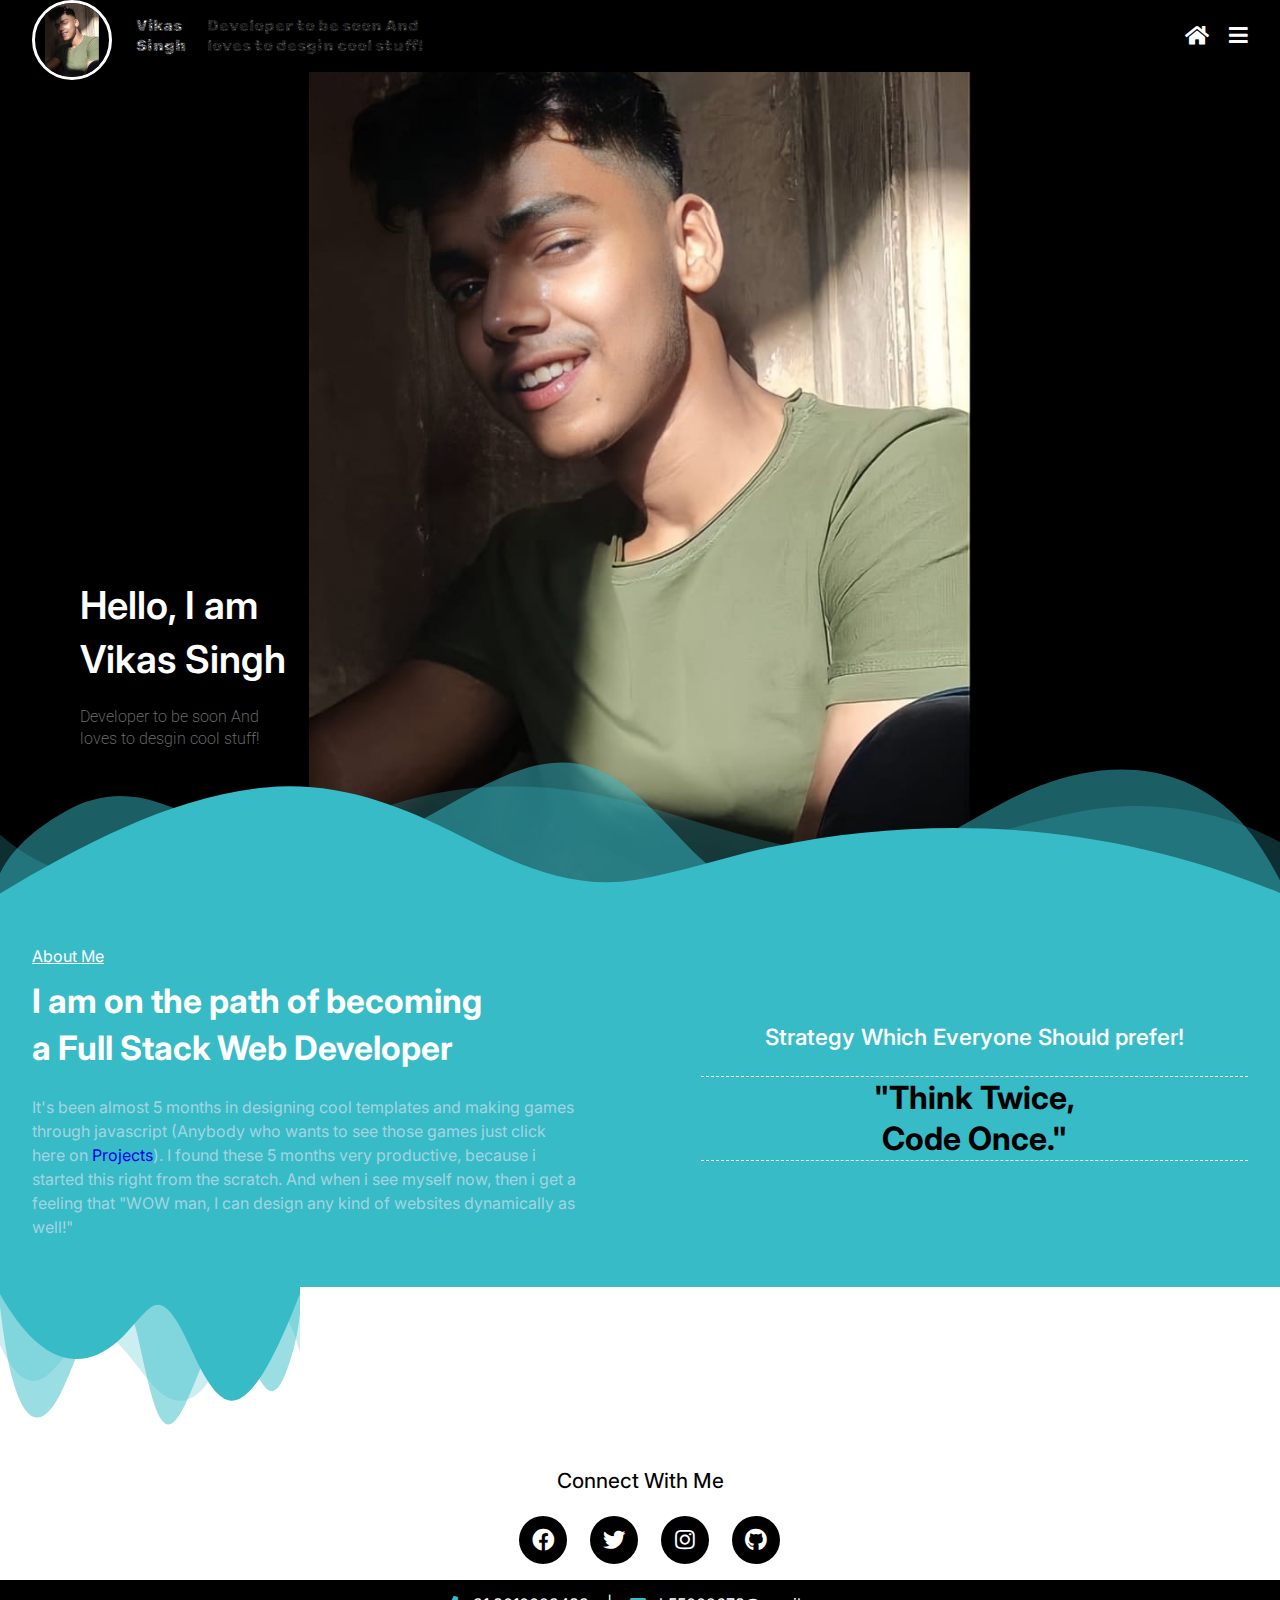
==== index.html @ 93083c59 "completed the portfolio website" ====
<!DOCTYPE html>
<html lang="en">

<head>
    <meta charset="UTF-8">
    <meta http-equiv="X-UA-Compatible" content="IE=edge">
    <meta name="viewport" content="width=device-width, initial-scale=1.0">
    <link rel="preconnect" href="https://fonts.googleapis.com">
    <link href="https://cdnjs.cloudflare.com/ajax/libs/font-awesome/5.13.0/css/all.min.css" rel="stylesheet">
    <link rel="preconnect" href="https://fonts.gstatic.com" crossorigin>
    <link rel="preconnect" href="https://fonts.googleapis.com">
    <link rel="preconnect" href="https://fonts.gstatic.com" crossorigin>
    <link href="https://fonts.googleapis.com/css2?family=Archivo:ital,wght@0,100;0,200;0,300;0,400;0,500;0,600;0,700;0,800;0,900;1,100;1,200;1,300;1,400;1,500;1,600;1,700;1,800;1,900&family=Inter:wght@300;400;500;600;800;900&family=Roboto:ital,wght@0,300;0,400;0,500;0,700;1,300;1,400;1,500&family=Rubik+Microbe&display=swap"
        rel="stylesheet">
    <link rel="stylesheet" href="./Assets/Stylesheet/style.css">
    <title>Portfolio</title>
</head>

<body>
    <header>
        <div class="cnt-of-header flex justify-between align-center">
            <div class="my-pic-parent flex justify-between align-center">
                <figure>
                    <img src="./Assets/my-pic.jpeg" class="my-pic" alt="my-pic">
                </figure>
                <h2>Vikas <br> Singh</h2>
                <p>Developer to be soon And <br> loves to desgin cool stuff!</p>
            </div>
            <nav>
                <a href="./index.html"><i class="fas fa-home"></i></a>
                <label class="bars" for="bars"><i class="fas fa-bars"></i></label>
                <input id="bars" type="checkbox" class="checkbox">
                <ul class="ul">
                    <li><a href="index.html">Home</a></li>
                    <li><a href="projects.html">Projects</a></li>
                    <li><a href="#about">About</a></li>
                    <li><a href="#contact">Contact</a></li>
                </ul>
            </nav>
        </div>

    </header>
    <main>
        <section class="hero flex flex-column justify-end">
            <div class="container">
                <h1>Hello, I am <br> <span> Vikas Singh</span></h1>
                <p>Developer to be soon And <br> loves to desgin cool stuff!</p>
            </div>
            <img src="./Assets/wavesOpacity.svg" alt="border-waves" class="waves">
        </section>
        <section class="blue-bg" id="about">
            <article class="container flex justify-between align-center sm-flex-column">
                <div class="flex-45 sm-flex-100">
                    <p class="about">About Me</p>
                    <h3>I am on the path of becoming <br> a Full Stack Web Developer</h3>
                    <p>
                        It's been almost 5 months in designing cool templates and making games through javascript (Anybody who wants to see those games just click here on <span><a href="projects.html">Projects</a></span>). I found these 5 months very
                        productive, because i started this right from the scratch. And when i see myself now, then i get a feeling that "WOW man, I can design any kind of websites dynamically as well!"
                    </p>
                </div>
                <div class="flex-45 sm-flex-100">
                    <h4 class="text-center"> Strategy Which Everyone Should prefer!</h4>
                    <h5 class="text-center code-strategy">"Think Twice, <br> Code Once."</h5>
                </div>
            </article>
        </section>
        <img src="./Assets/wavesOpacity.svg" alt="border-waves" class="border-waves">
    </main>
    <footer id="contact">
        <p class="text-center">Connect With Me</p>
        <div class="text-center container social-links">
            <a href="https://www.facebook.com/profile.php?id=100008839779896"><i class="fab fa-facebook"></i></a>
            <a href="https://twitter.com/VikasKu22498085"><i class="fab fa-twitter"></i></a>
            <a href="https://www.instagram.com/utkarsh__sinn/"><i class="fab fa-instagram"></i></a>
            <a href="https://github.com/Vikas2489"><i class="fab fa-github"></i></a>
        </div>
        <div class="mailAndPhone">
            <address><i class="fas fa-phone"></i> +91 8010029489</address> <span> | </span>
            <address><i class="fas fa-envelope"></i> vk55002678@gmail.com</address>
        </div>
    </footer>
</body>

</html>
---- Assets/Stylesheet/style.css ----
/* http://meyerweb.com/eric/tools/css/reset/ 
   v2.0 | 20110126
   License: none (public domain)
*/
html,
body,
div,
span,
applet,
object,
iframe,
h1,
h2,
h3,
h4,
h5,
h6,
p,
blockquote,
pre,
a,
abbr,
acronym,
address,
big,
cite,
code,
del,
dfn,
em,
img,
ins,
kbd,
q,
s,
samp,
small,
strike,
strong,
sub,
sup,
tt,
var,
b,
u,
i,
center,
dl,
dt,
dd,
ol,
ul,
li,
fieldset,
form,
label,
legend,
table,
caption,
tbody,
tfoot,
thead,
tr,
th,
td,
article,
aside,
canvas,
details,
embed,
figure,
figcaption,
footer,
header,
hgroup,
menu,
nav,
output,
ruby,
section,
summary,
time,
mark,
audio,
video {
  margin: 0;
  padding: 0;
  border: 0;
  font-size: 100%;
  font: inherit;
  vertical-align: baseline;
}

/* HTML5 display-role reset for older browsers */
article,
aside,
details,
figcaption,
figure,
footer,
header,
hgroup,
menu,
nav,
section {
  display: block;
}

body {
  line-height: 1;
}

ol,
ul {
  list-style: none;
}

blockquote,
q {
  quotes: none;
}

blockquote:before,
blockquote:after,
q:before,
q:after {
  content: "";
  content: none;
}

table {
  border-collapse: collapse;
  border-spacing: 0;
}

*,
*::after,
*::before {
  box-sizing: border-box;
}

html {
  scroll-behavior: smooth;
}

.container {
  width: 1300px;
  margin: 0 auto;
  padding: 0 32px;
  max-width: 100%;
}

a {
  text-decoration: none;
}

.flex {
  display: flex;
}

.justify-between {
  justify-content: space-between;
}

.justify-center {
  justify-content: center;
}

.justify-end {
  justify-content: flex-end;
}

.align-center {
  align-items: center;
}

.flex-column {
  flex-direction: column;
}

.flex-45 {
  flex-basis: 45%;
}

.text-center {
  text-align: center;
}

body {
  padding: 0;
  margin: 0;
}

.hero-projects {
  padding: 4rem 0;
}
.hero-projects h2 {
  background-color: rgb(54, 187, 199);
  font-size: 1.8rem;
  color: white;
  font-weight: bold;
  padding: 3rem 0;
  font-family: "Archivo", sans-serif;
}
.hero-projects a {
  margin: 1.3rem 0;
  color: white;
  background-color: rgb(54, 187, 199);
  border-radius: 18px;
  display: inline-block;
  padding: 1rem;
  transition: all 0.5s ease-in;
}
.hero-projects a:hover {
  background-color: rgb(4, 5, 5);
  color: white;
  text-decoration: underline;
}

header {
  background-color: black;
  color: white;
  position: fixed;
  width: 100%;
  z-index: 999;
}

body {
  font-family: Inter;
}

.cnt-of-header {
  width: 1300px;
  max-width: 100%;
  padding: 0 32px;
  margin: 0 auto;
}
.cnt-of-header .my-pic {
  height: 5rem;
  width: 5rem;
  margin-bottom: -0.7rem;
  -o-object-fit: contain;
     object-fit: contain;
  border-radius: 50%;
  border: 3px solid white;
}
.cnt-of-header .my-pic-parent {
  font-family: "Rubik Microbe", cursive;
}
.cnt-of-header .my-pic-parent p {
  margin-left: 1.3rem;
  line-height: 1.23;
  color: #6E6F6F;
}
.cnt-of-header .my-pic-parent h2 {
  margin-left: 1.5rem;
  line-height: 1.23;
}
.cnt-of-header .checkbox,
.cnt-of-header .ul {
  display: none;
}
.cnt-of-header .bars {
  font-size: 1.33rem;
  margin-left: 1rem;
}
.cnt-of-header .fa-home {
  font-size: 1.33rem;
}
.cnt-of-header nav {
  position: relative;
}
.cnt-of-header .checkbox:checked ~ .ul {
  display: inline-block;
  position: absolute;
  top: 2.5rem;
  right: 0.1rem;
  width: 200%;
  padding: 1.4rem;
  background-color: rgb(0, 0, 0);
  border-bottom-left-radius: 20px;
  border-bottom-right-radius: 20px;
}
.cnt-of-header .checkbox:checked ~ .ul li {
  margin: 0.77rem;
}
.cnt-of-header .checkbox:checked ~ .ul li:hover {
  text-decoration: underline;
}
.cnt-of-header .checkbox:checked ~ .ul li a {
  text-align: center;
  margin: 0;
}
.cnt-of-header .checkbox:checked ~ .ul a {
  color: rgb(248, 248, 248);
}
.cnt-of-header i {
  color: white;
}

.hero {
  padding: 6rem 0 0 0;
  background: url(../my-pic.jpeg);
  background-position: center;
  background-size: contain;
  background-color: black;
  background-repeat: no-repeat;
  width: 100vw;
  height: 100vh;
}
.hero h1 {
  font-size: 2.4rem;
  font-weight: 600;
  line-height: 1.4;
  color: white;
  margin-bottom: 1.2rem;
  margin-left: 3rem;
}
.hero p {
  font-size: 0.98rem;
  font-weight: 250;
  font-family: -apple-system, BlinkMacSystemFont, "Segoe UI", Roboto, Oxygen, Ubuntu, Cantarell, "Open Sans", "Helvetica Neue", sans-serif;
  line-height: 1.4;
  color: #6E6F6F;
  margin-left: 3rem;
}

.waves {
  transform: rotate(-180deg);
}

.blue-bg {
  background-color: rgb(54, 187, 199);
  padding: 3rem 0;
  color: white;
}
.blue-bg .about {
  color: white;
  text-decoration: underline;
  display: inline-block;
}
.blue-bg .about:hover {
  color: black;
}
.blue-bg h3 {
  font-size: 2.1rem;
  font-weight: bold;
  margin: 0.8rem 0;
  margin-bottom: 1.5rem;
  line-height: 1.4;
}
.blue-bg p:last-of-type {
  color: rgba(207, 221, 235, 0.746);
  line-height: 1.5;
}
.blue-bg .code-strategy {
  font-size: 2rem;
  font-weight: bold;
  color: black;
  line-height: 1.3;
  border-top: 1px dashed white;
  border-bottom: 1px dashed white;
}
.blue-bg h4 {
  font-size: 1.4rem;
  font-weight: 550;
  margin-bottom: 1.7rem;
}

footer {
  padding: 2rem 0 0 0;
}
footer p:first-child {
  font-size: 1.3rem;
  font-weight: 450;
  margin-bottom: 1.5rem;
}

.social-links i {
  height: 3rem;
  width: 3rem;
  border-radius: 50%;
  color: white;
  background-color: black;
  line-height: 3rem;
  margin-left: 1.2rem;
  font-size: 1.4rem;
}
.social-links i:hover {
  background-color: rgb(54, 187, 199);
}

.mailAndPhone {
  background-color: black;
  padding: 1rem 0;
  text-align: center;
  color: white;
  margin: 1rem 0 0 0;
}
.mailAndPhone address {
  display: inline-block;
}
.mailAndPhone address i {
  color: rgb(54, 187, 199);
}
.mailAndPhone address i:hover {
  color: white;
}
.mailAndPhone span {
  display: inline-block;
  margin: 0 0.89rem;
}

@media screen and (max-width: 1100px) {
  .sm-flex-100 {
    flex-basis: 100%;
  }

  .sm-flex-column {
    flex-direction: column;
  }

  .blue-bg .sm-flex-100 {
    margin: 1.5rem 0;
  }
}/*# sourceMappingURL=style.css.map */
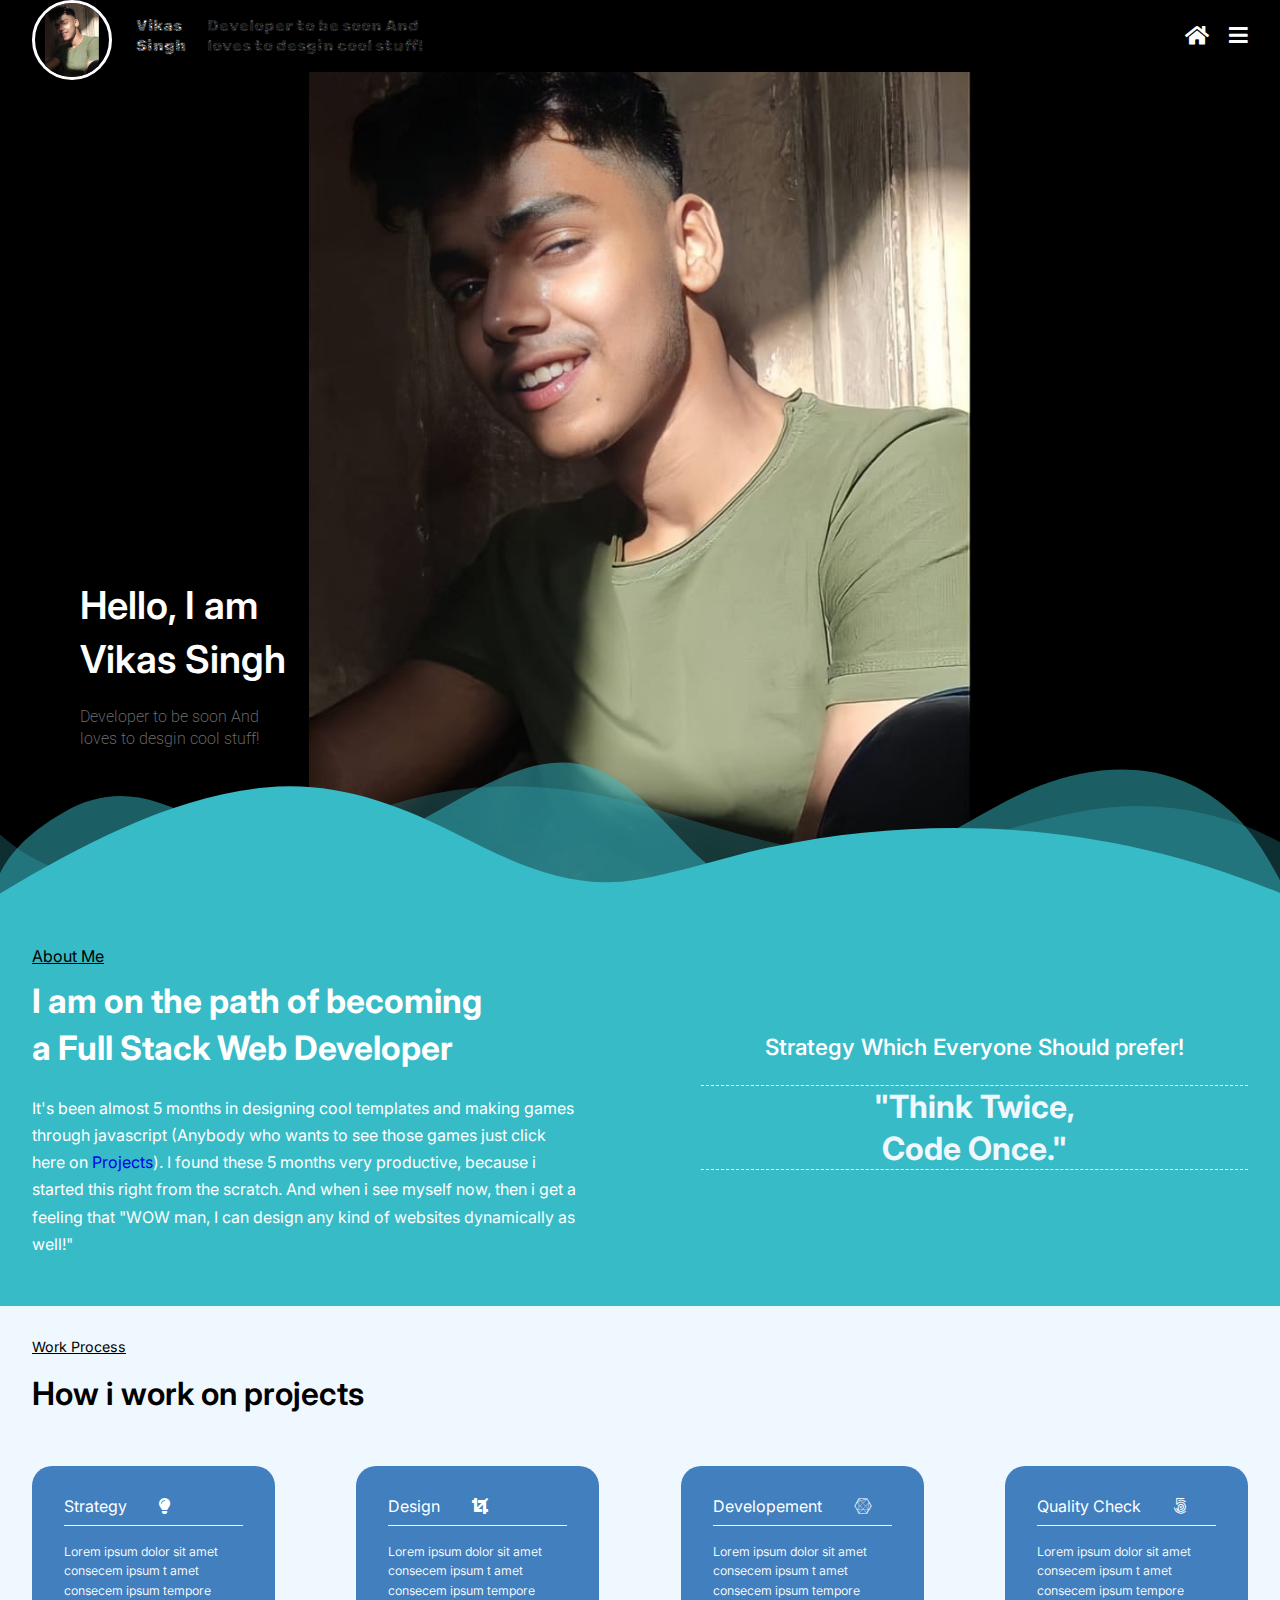
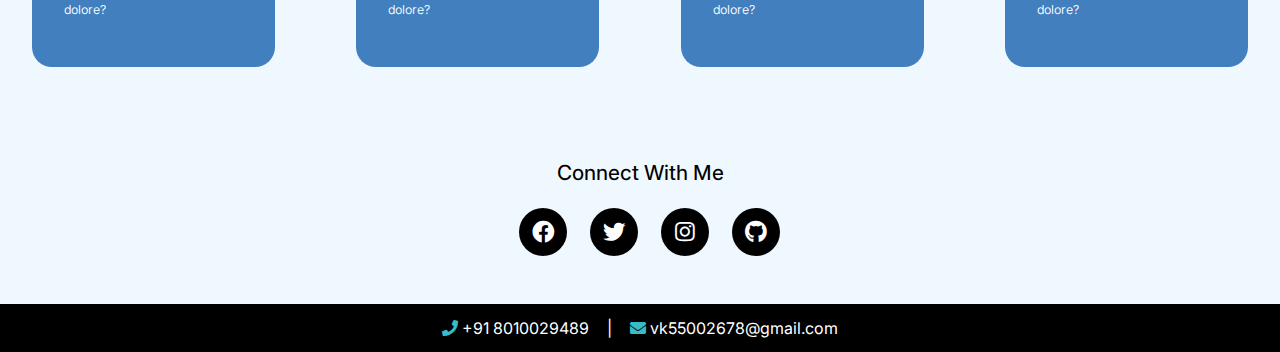
==== commit e9b2ebb5: "created a section of work process" ====
--- a/index.html
+++ b/index.html
@@ -64,7 +64,43 @@
                 </div>
             </article>
         </section>
-        <img src="./Assets/wavesOpacity.svg" alt="border-waves" class="border-waves">
+        <section class="work-process">
+            <div class="container">
+                <p>Work Process</p>
+                <h3>How i work on projects</h3>
+                <div class="flex justify-between">
+                    <article class="strategy flex-20">
+                        <div class="flex bulb-1">
+                            <h4>Strategy</h4>
+                            <i class="fas fa-lightbulb"></i>
+                        </div>
+                        <p>Lorem ipsum dolor sit amet consecem ipsum t amet consecem ipsum tempore dolore?</p>
+                    </article>
+                    <article class="strategy flex-20">
+                        <div class="flex bulb-1">
+                            <h4>Design</h4>
+                            <i class="fas fa-crop"></i>
+                        </div>
+                        <p>Lorem ipsum dolor sit amet consecem ipsum t amet consecem ipsum tempore dolore?</p>
+                    </article>
+                    <article class="strategy flex-20">
+                        <div class="flex bulb-1">
+                            <h4>Developement</h4>
+                            <i class="fab fa-connectdevelop"></i>
+                        </div>
+                        <p>Lorem ipsum dolor sit amet consecem ipsum t amet consecem ipsum tempore dolore?</p>
+                    </article>
+                    <article class="strategy flex-20">
+                        <div class="flex bulb-1">
+                            <h4>Quality Check</h4>
+                            <i class="fab fa-500px"></i>
+                        </div>
+                        <p>Lorem ipsum dolor sit amet consecem ipsum t amet consecem ipsum tempore dolore?</p>
+                    </article>
+                </div>
+
+            </div>
+        </section>
     </main>
     <footer id="contact">
         <p class="text-center">Connect With Me</p>
--- a/Assets/Stylesheet/style.css
+++ b/Assets/Stylesheet/style.css
@@ -186,6 +186,10 @@
   text-align: center;
 }
 
+.flex-20 {
+  flex-basis: 20%;
+}
+
 body {
   padding: 0;
   margin: 0;
@@ -193,6 +197,7 @@
 
 .hero-projects {
   padding: 4rem 0;
+  background-color: aliceblue;
 }
 .hero-projects h2 {
   background-color: rgb(54, 187, 199);
@@ -335,12 +340,12 @@
   color: white;
 }
 .blue-bg .about {
-  color: white;
+  color: black;
   text-decoration: underline;
   display: inline-block;
 }
 .blue-bg .about:hover {
-  color: black;
+  color: white;
 }
 .blue-bg h3 {
   font-size: 2.1rem;
@@ -350,13 +355,13 @@
   line-height: 1.4;
 }
 .blue-bg p:last-of-type {
-  color: rgba(207, 221, 235, 0.746);
-  line-height: 1.5;
+  color: white;
+  line-height: 1.7;
 }
 .blue-bg .code-strategy {
   font-size: 2rem;
   font-weight: bold;
-  color: black;
+  color: aliceblue;
   line-height: 1.3;
   border-top: 1px dashed white;
   border-bottom: 1px dashed white;
@@ -368,7 +373,8 @@
 }
 
 footer {
-  padding: 2rem 0 0 0;
+  padding: 4rem 0 0 0;
+  background-color: aliceblue;
 }
 footer p:first-child {
   font-size: 1.3rem;
@@ -376,6 +382,9 @@
   margin-bottom: 1.5rem;
 }
 
+.social-links {
+  padding-bottom: 2rem;
+}
 .social-links i {
   height: 3rem;
   width: 3rem;
@@ -383,6 +392,7 @@
   color: white;
   background-color: black;
   line-height: 3rem;
+  transition: all 20ms linear;
   margin-left: 1.2rem;
   font-size: 1.4rem;
 }
@@ -411,6 +421,42 @@
   margin: 0 0.89rem;
 }
 
+.work-process {
+  background-color: aliceblue;
+  padding: 2rem 0;
+}
+.work-process p:first-child {
+  text-decoration: underline;
+  display: inline-block;
+  font-size: 0.89rem;
+}
+.work-process h3 {
+  margin: 1.5rem 0;
+  font-size: 2rem;
+  font-weight: 620;
+}
+.work-process .strategy {
+  margin-top: 2rem;
+  background-color: rgba(21, 96, 175, 0.8);
+  border-radius: 20px;
+  padding: 2rem;
+  color: white;
+}
+.work-process .strategy i {
+  margin-left: 2rem;
+  display: block;
+}
+.work-process .strategy p {
+  margin: 0.99rem 0;
+  font-size: 0.77rem;
+  font-weight: 350;
+  line-height: 1.2rem;
+}
+.work-process .bulb-1 {
+  border-bottom: 1px solid aliceblue;
+  padding-bottom: 0.7rem;
+}
+
 @media screen and (max-width: 1100px) {
   .sm-flex-100 {
     flex-basis: 100%;
@@ -423,4 +469,46 @@
   .blue-bg .sm-flex-100 {
     margin: 1.5rem 0;
   }
+}
+@media screen and (max-width: 540px) {
+  html {
+    font-size: 10px;
+  }
+
+  .sm-flex-100 {
+    flex-basis: 100%;
+  }
+
+  .sm-flex-column {
+    flex-direction: column;
+  }
+
+  .hero {
+    padding-top: -6rem;
+  }
+
+  .blue-bg .sm-flex-100 {
+    margin: 1.5rem 0;
+  }
+}
+@media screen and (max-width: 280px) {
+  html {
+    font-size: 5px;
+  }
+
+  .sm-flex-100 {
+    flex-basis: 100%;
+  }
+
+  .sm-flex-column {
+    flex-direction: column;
+  }
+
+  .hero {
+    padding-top: -6rem;
+  }
+
+  .blue-bg .sm-flex-100 {
+    margin: 1.5rem 0;
+  }
 }/*# sourceMappingURL=style.css.map */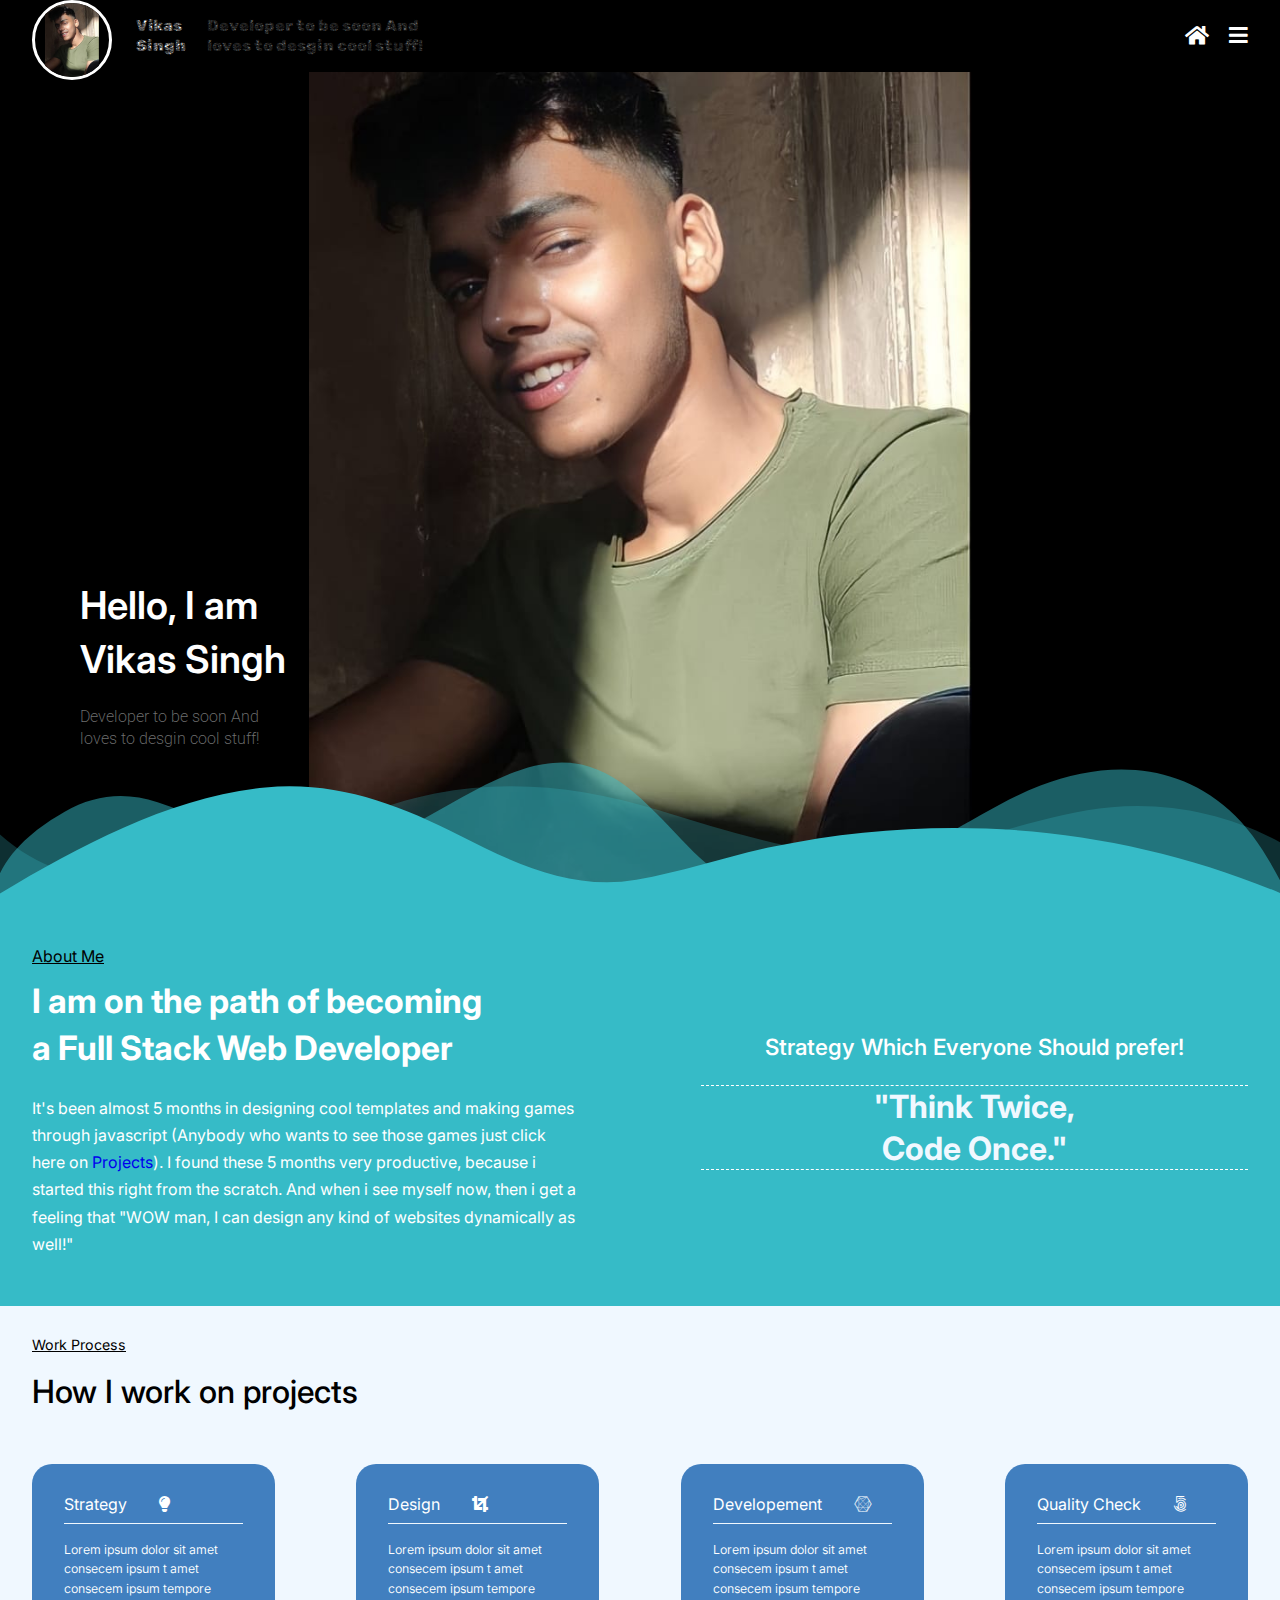
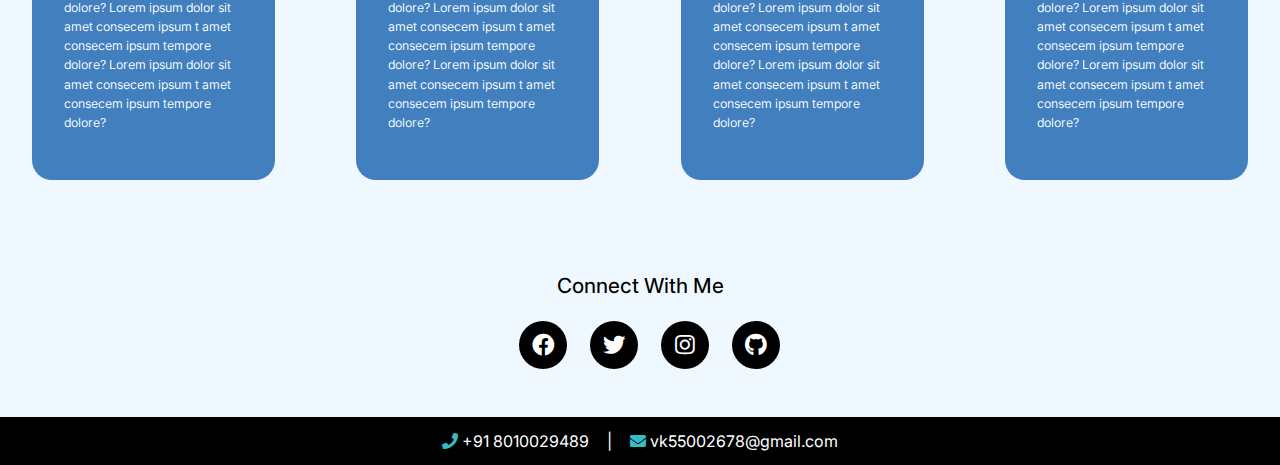
==== commit 45b049ab: "made work process reponsive too" ====
--- a/index.html
+++ b/index.html
@@ -67,35 +67,43 @@
         <section class="work-process">
             <div class="container">
                 <p>Work Process</p>
-                <h3>How i work on projects</h3>
-                <div class="flex justify-between">
-                    <article class="strategy flex-20">
+                <h3>How I work on projects</h3>
+                <div class="flex justify-between sm-flex-column">
+                    <article class="strategy flex-20 sm-flex-100">
                         <div class="flex bulb-1">
                             <h4>Strategy</h4>
                             <i class="fas fa-lightbulb"></i>
                         </div>
-                        <p>Lorem ipsum dolor sit amet consecem ipsum t amet consecem ipsum tempore dolore?</p>
+                        <p>Lorem ipsum dolor sit amet consecem ipsum t amet consecem ipsum tempore dolore? Lorem ipsum dolor sit amet consecem ipsum t amet consecem ipsum tempore dolore? Lorem ipsum dolor sit amet consecem ipsum t amet consecem ipsum tempore
+                            dolore?
+                        </p>
                     </article>
-                    <article class="strategy flex-20">
+                    <article class="strategy flex-20 sm-flex-100">
                         <div class="flex bulb-1">
                             <h4>Design</h4>
                             <i class="fas fa-crop"></i>
                         </div>
-                        <p>Lorem ipsum dolor sit amet consecem ipsum t amet consecem ipsum tempore dolore?</p>
+                        <p>Lorem ipsum dolor sit amet consecem ipsum t amet consecem ipsum tempore dolore? Lorem ipsum dolor sit amet consecem ipsum t amet consecem ipsum tempore dolore? Lorem ipsum dolor sit amet consecem ipsum t amet consecem ipsum tempore
+                            dolore?
+                        </p>
                     </article>
-                    <article class="strategy flex-20">
+                    <article class="strategy flex-20 sm-flex-100">
                         <div class="flex bulb-1">
                             <h4>Developement</h4>
                             <i class="fab fa-connectdevelop"></i>
                         </div>
-                        <p>Lorem ipsum dolor sit amet consecem ipsum t amet consecem ipsum tempore dolore?</p>
+                        <p>Lorem ipsum dolor sit amet consecem ipsum t amet consecem ipsum tempore dolore? Lorem ipsum dolor sit amet consecem ipsum t amet consecem ipsum tempore dolore? Lorem ipsum dolor sit amet consecem ipsum t amet consecem ipsum tempore
+                            dolore?
+                        </p>
                     </article>
-                    <article class="strategy flex-20">
+                    <article class="strategy flex-20 sm-flex-100">
                         <div class="flex bulb-1">
                             <h4>Quality Check</h4>
                             <i class="fab fa-500px"></i>
                         </div>
-                        <p>Lorem ipsum dolor sit amet consecem ipsum t amet consecem ipsum tempore dolore?</p>
+                        <p>Lorem ipsum dolor sit amet consecem ipsum t amet consecem ipsum tempore dolore? Lorem ipsum dolor sit amet consecem ipsum t amet consecem ipsum tempore dolore? Lorem ipsum dolor sit amet consecem ipsum t amet consecem ipsum tempore
+                            dolore?
+                        </p>
                     </article>
                 </div>
 
--- a/Assets/Stylesheet/style.css
+++ b/Assets/Stylesheet/style.css
@@ -427,13 +427,15 @@
 }
 .work-process p:first-child {
   text-decoration: underline;
-  display: inline-block;
+  display: block;
   font-size: 0.89rem;
 }
 .work-process h3 {
   margin: 1.5rem 0;
   font-size: 2rem;
-  font-weight: 620;
+  font-weight: 510;
+  color: black;
+  display: inline-block;
 }
 .work-process .strategy {
   margin-top: 2rem;
@@ -462,6 +464,10 @@
     flex-basis: 100%;
   }
 
+  .sm-flex-45 {
+    flex-basis: 45%;
+  }
+
   .sm-flex-column {
     flex-direction: column;
   }
